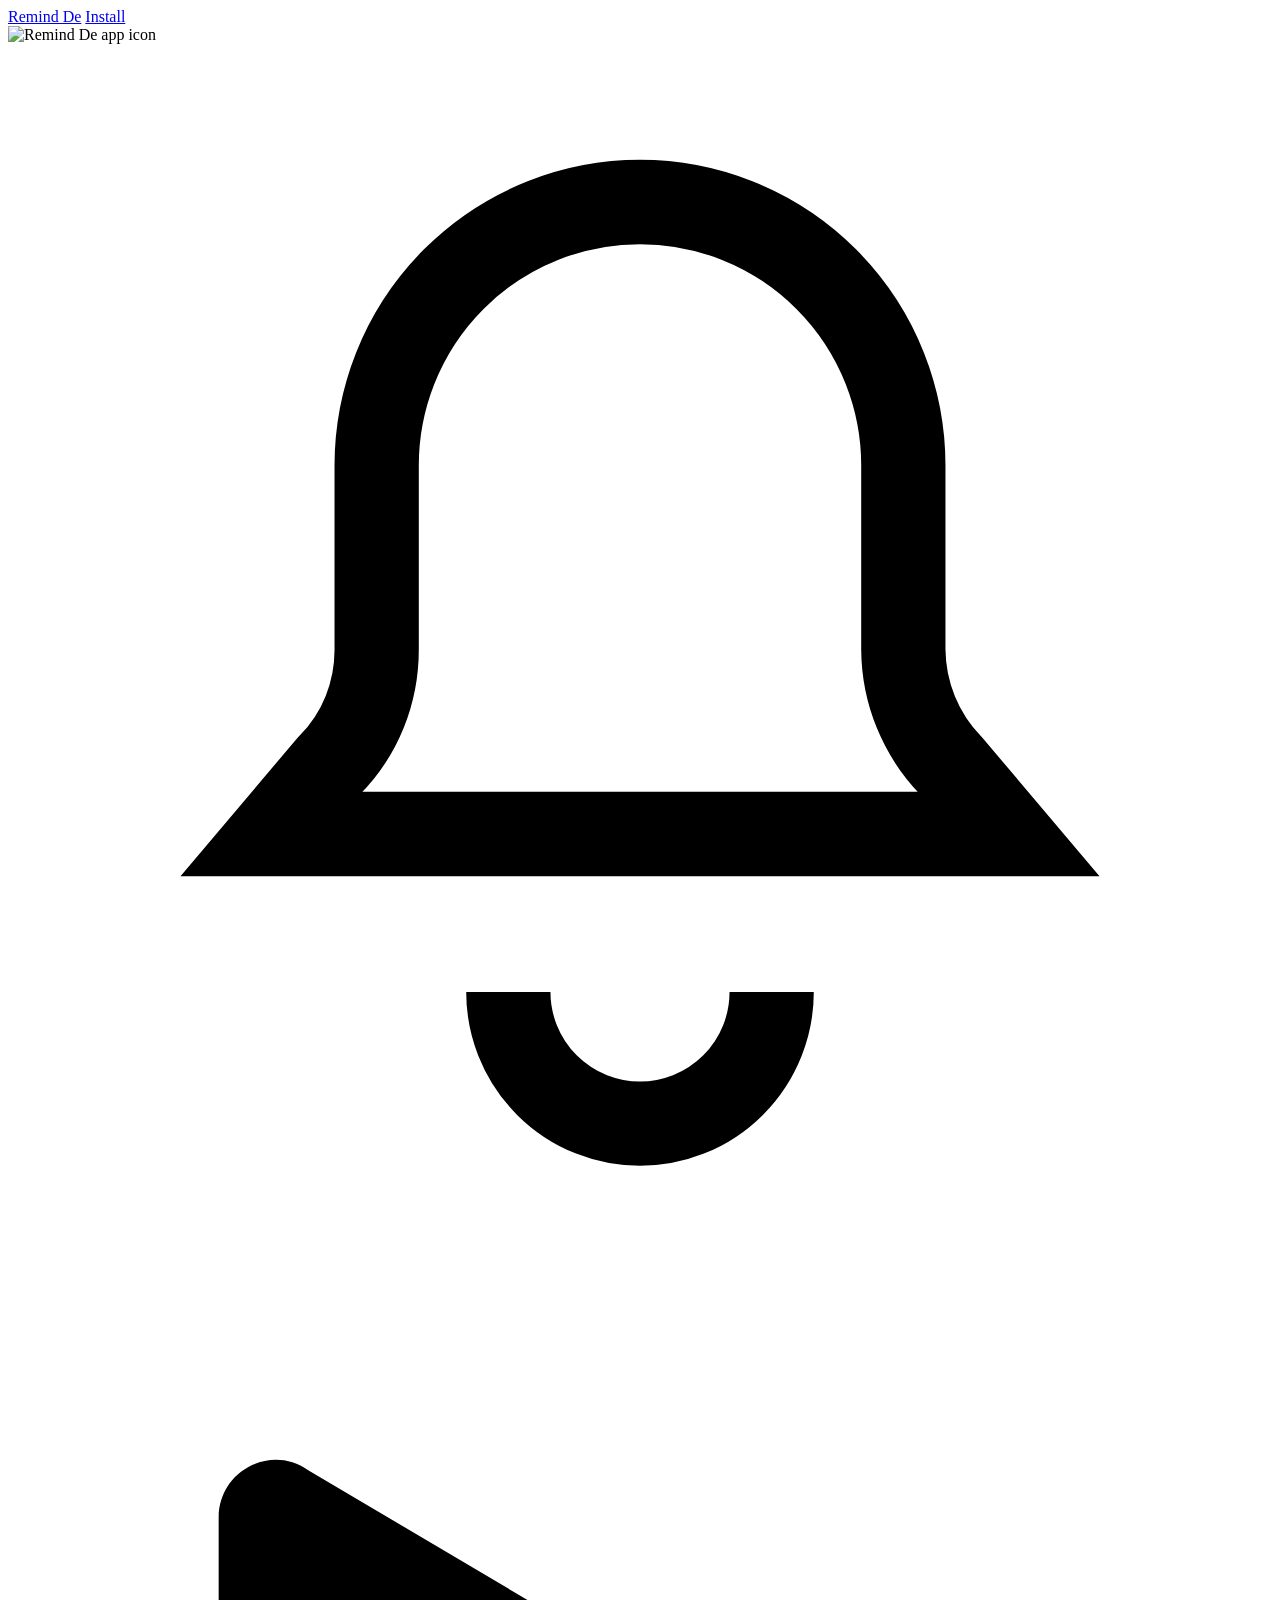
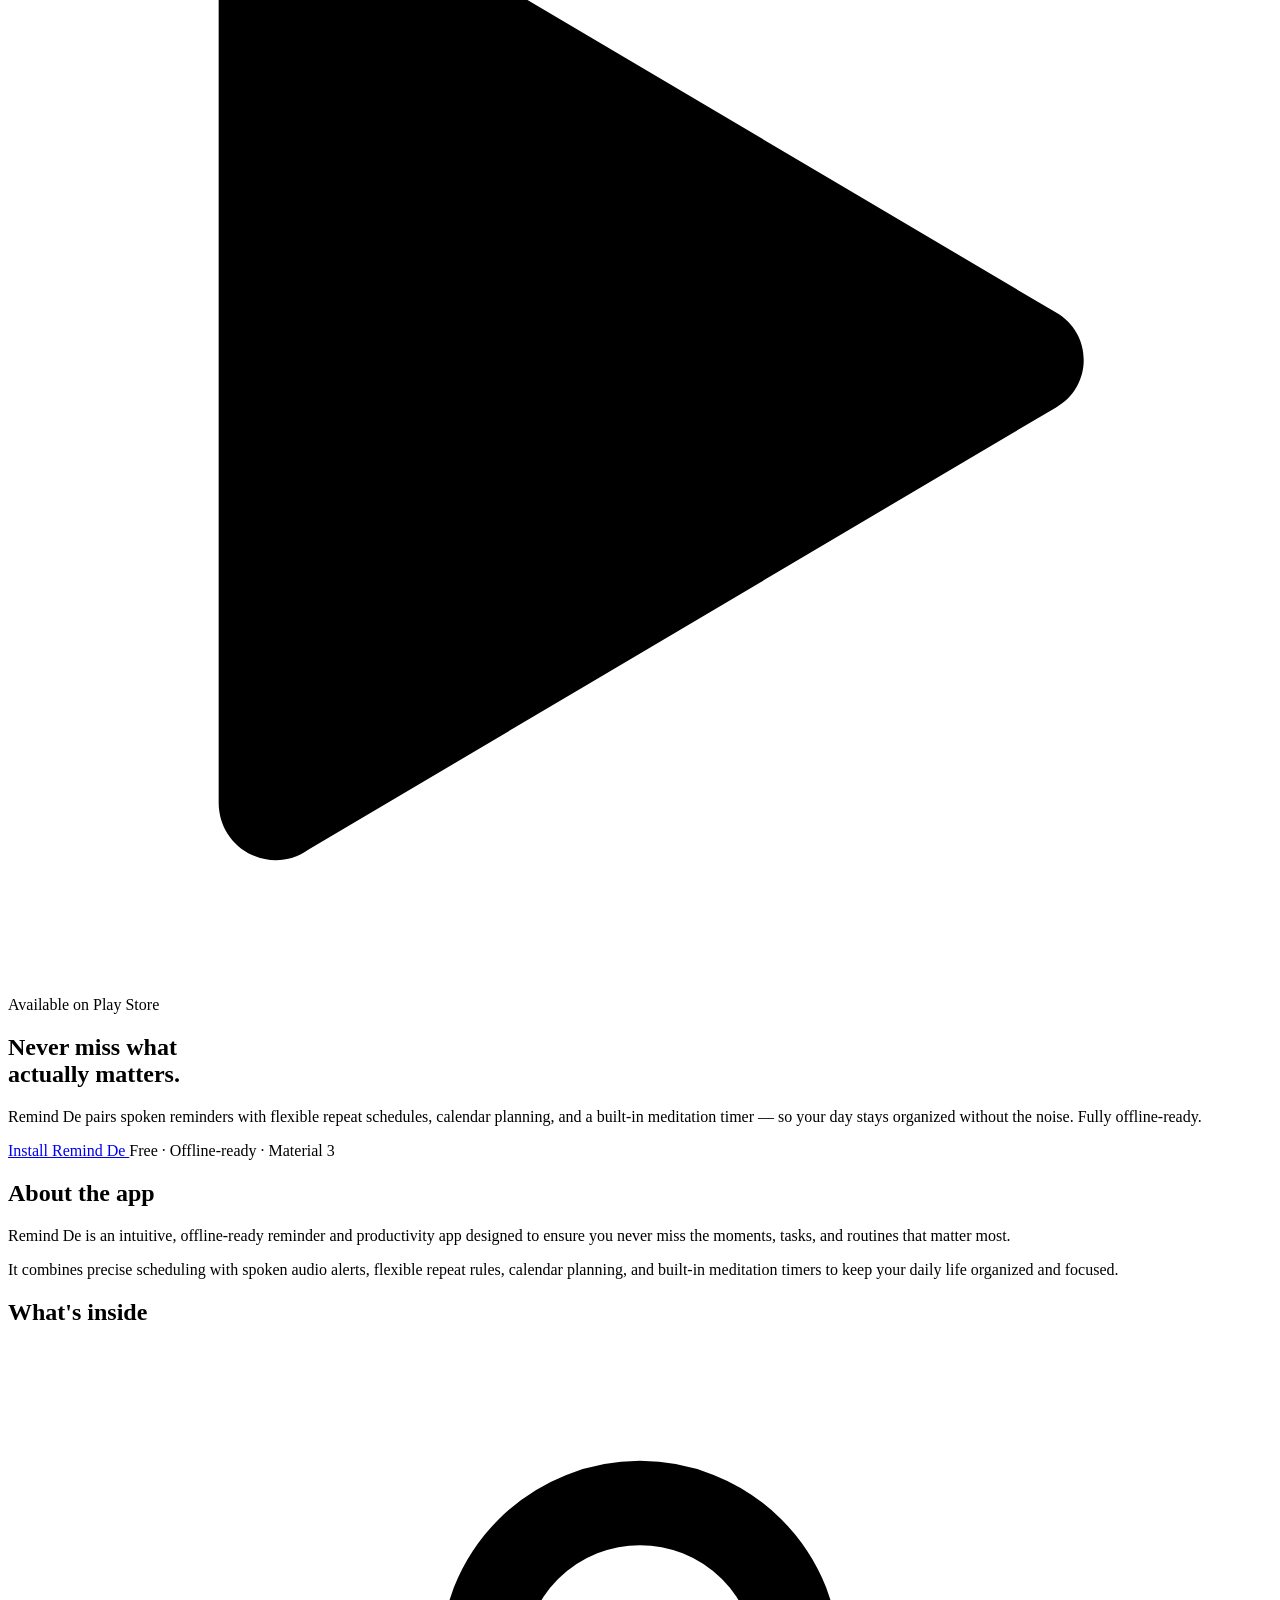
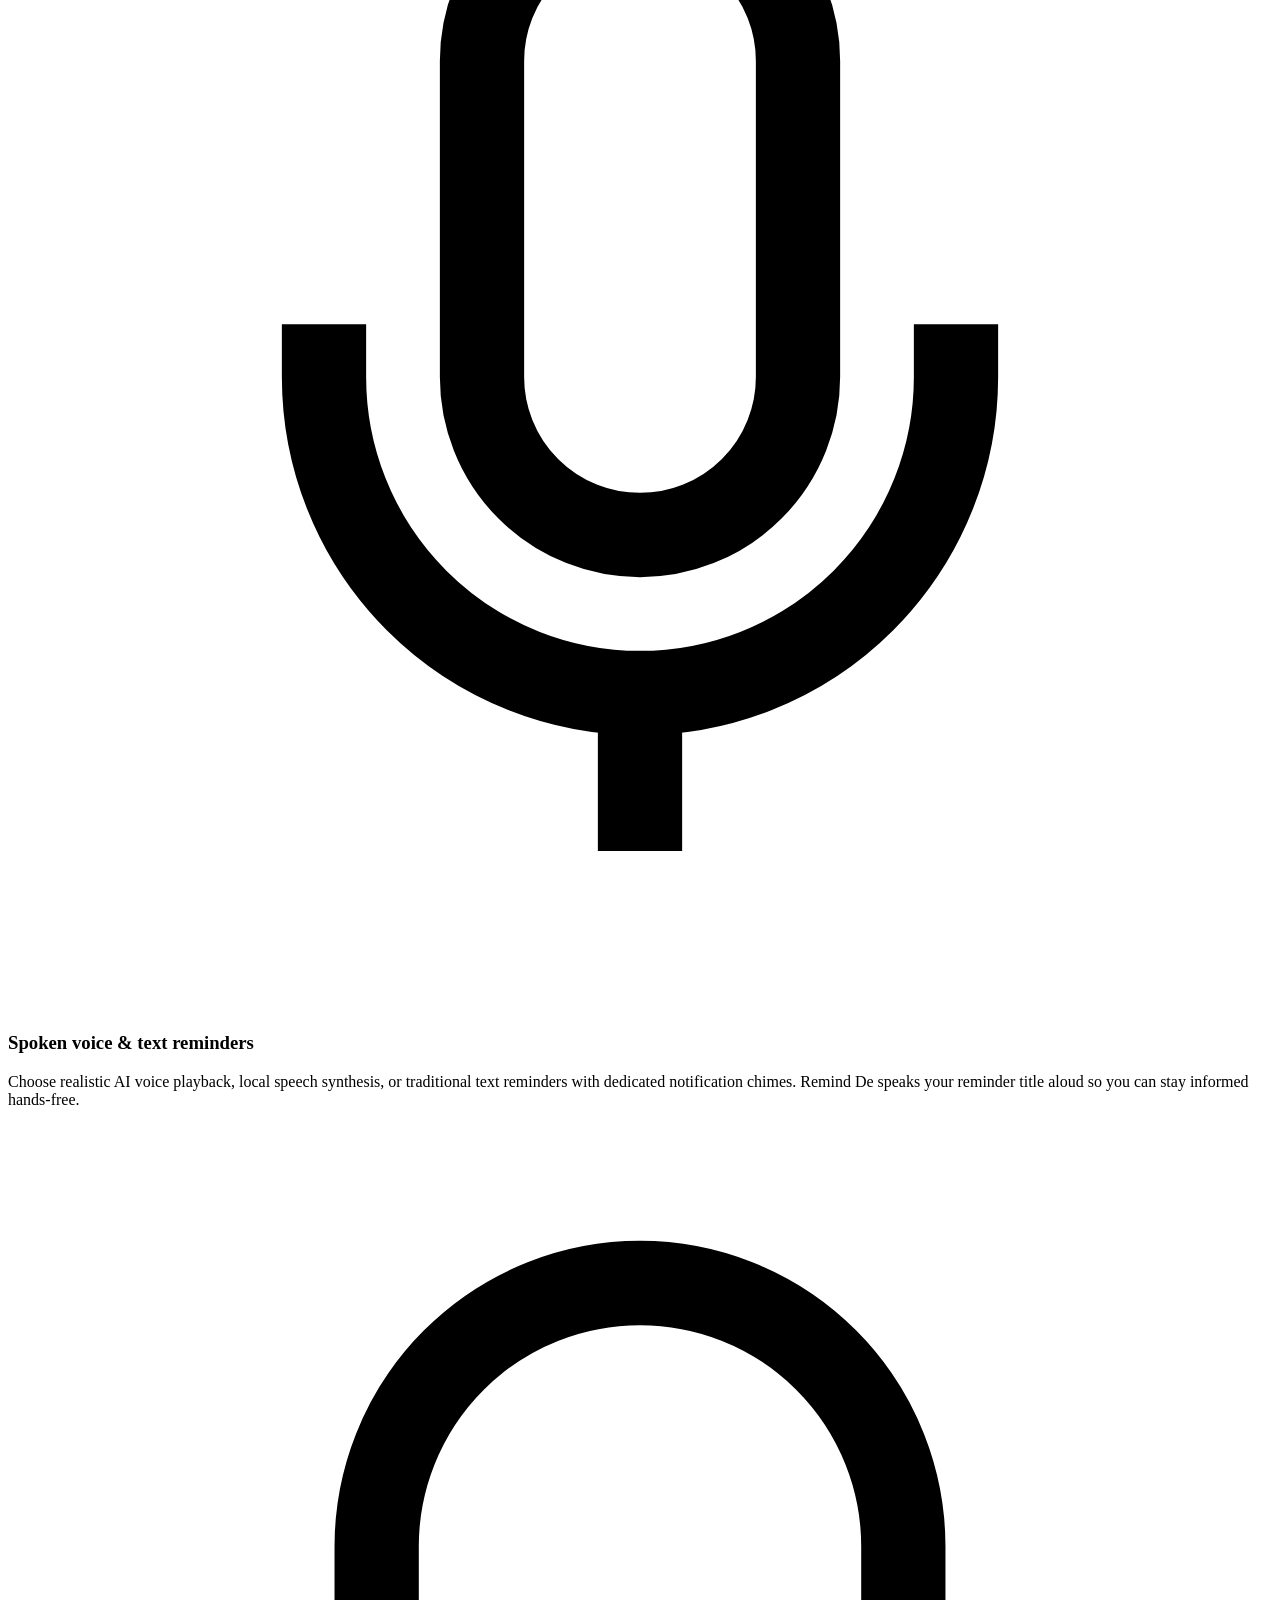
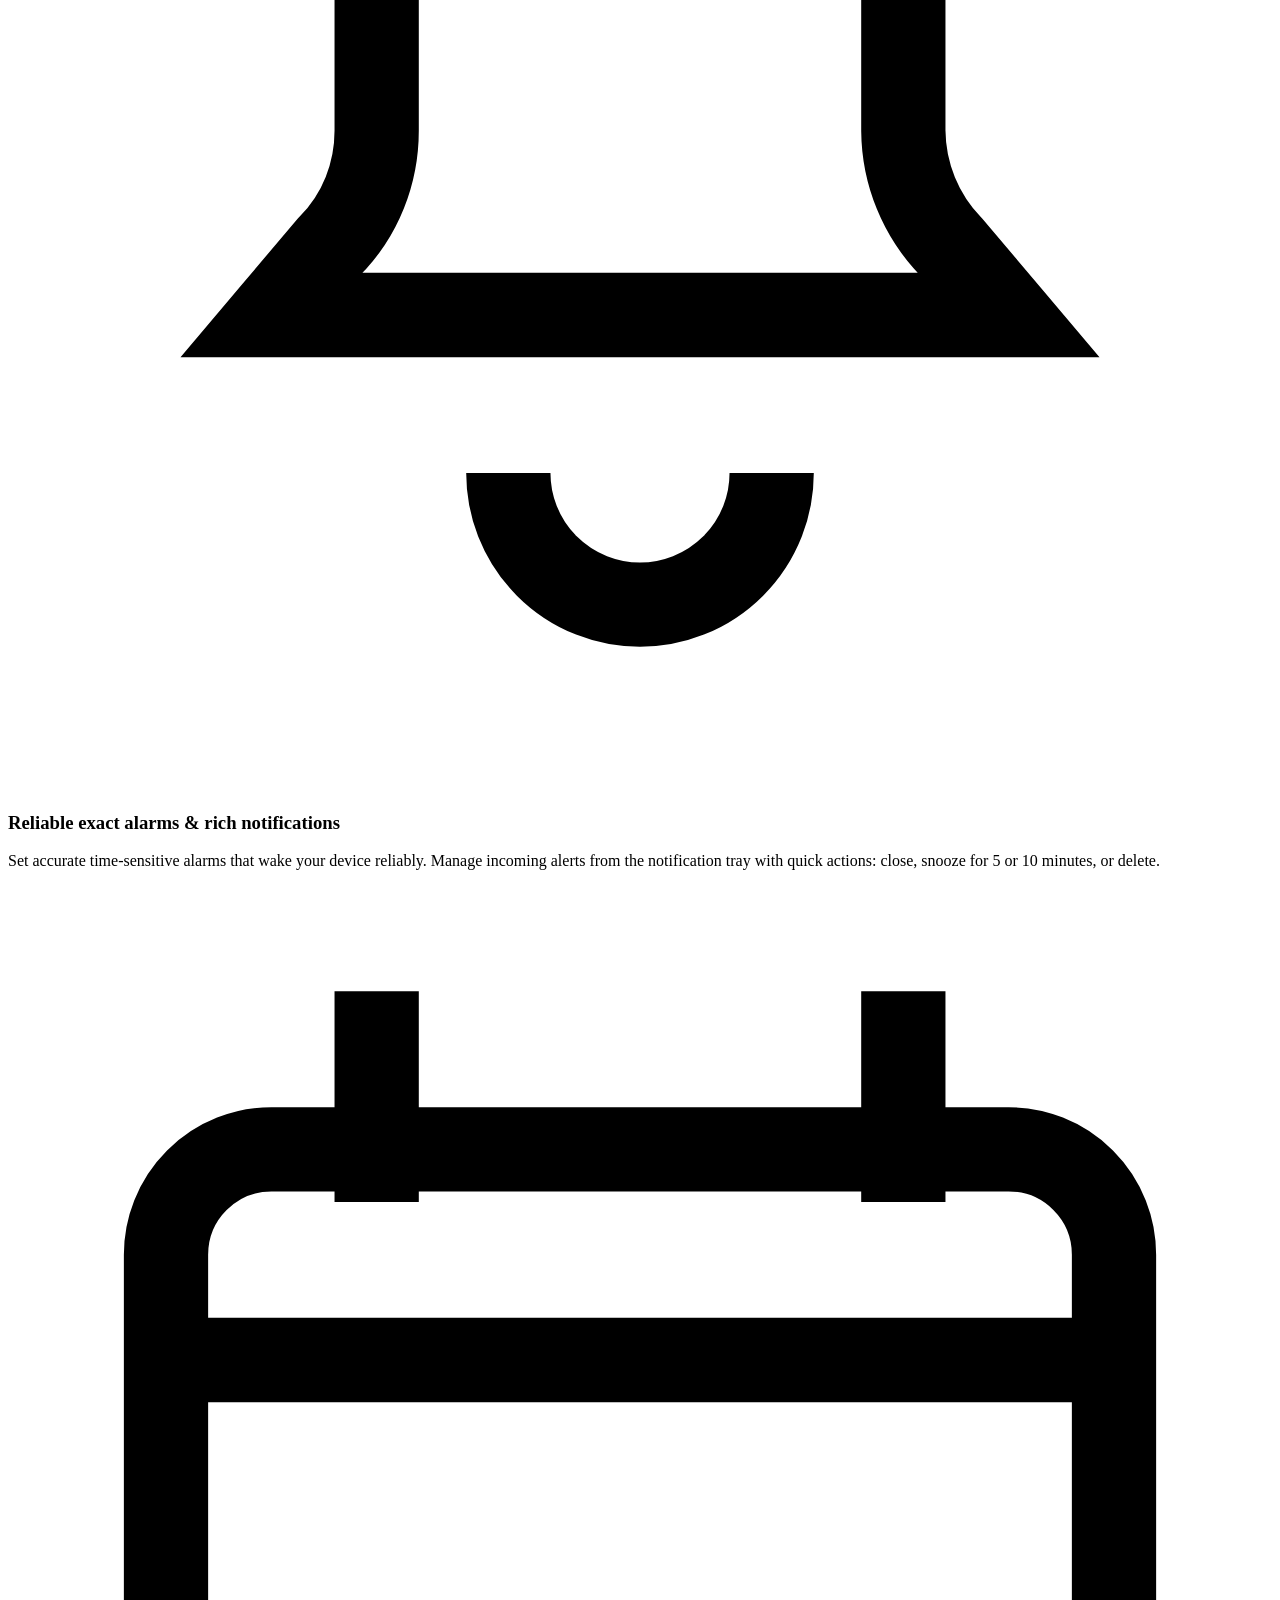
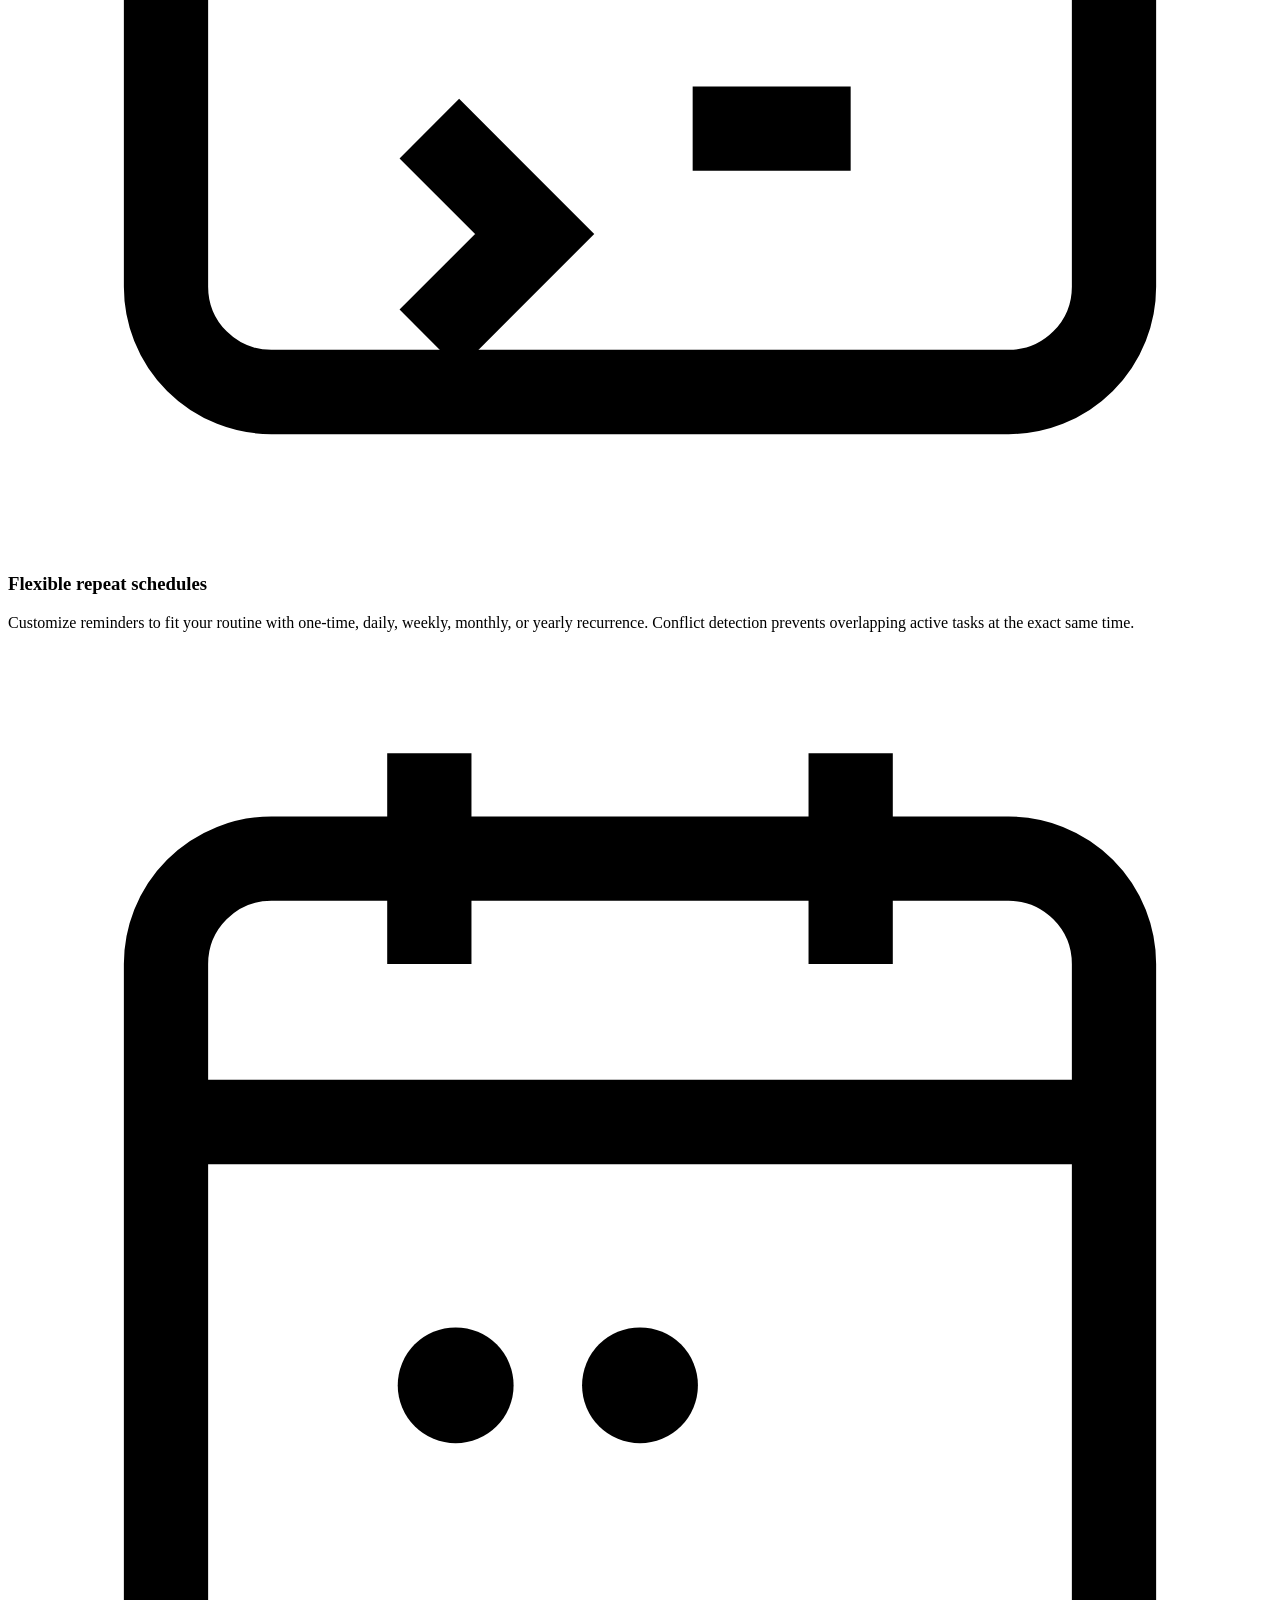
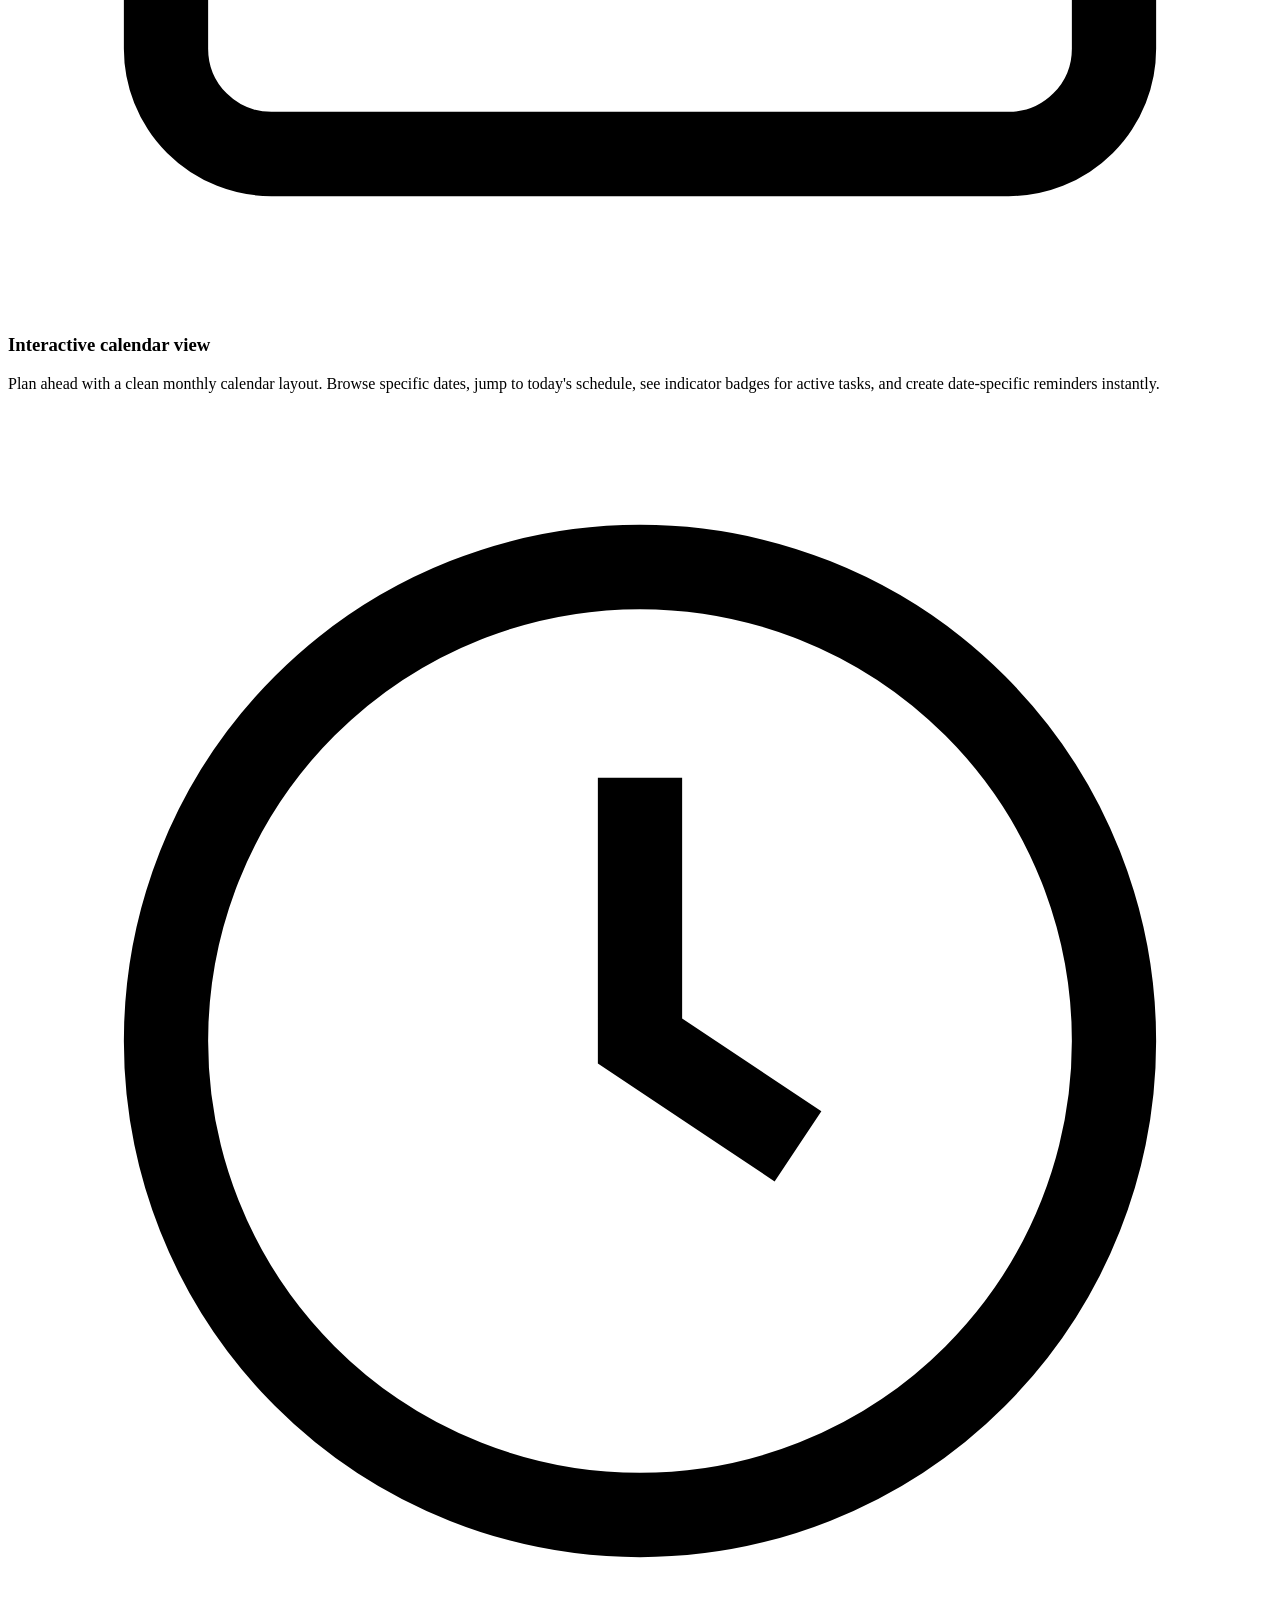
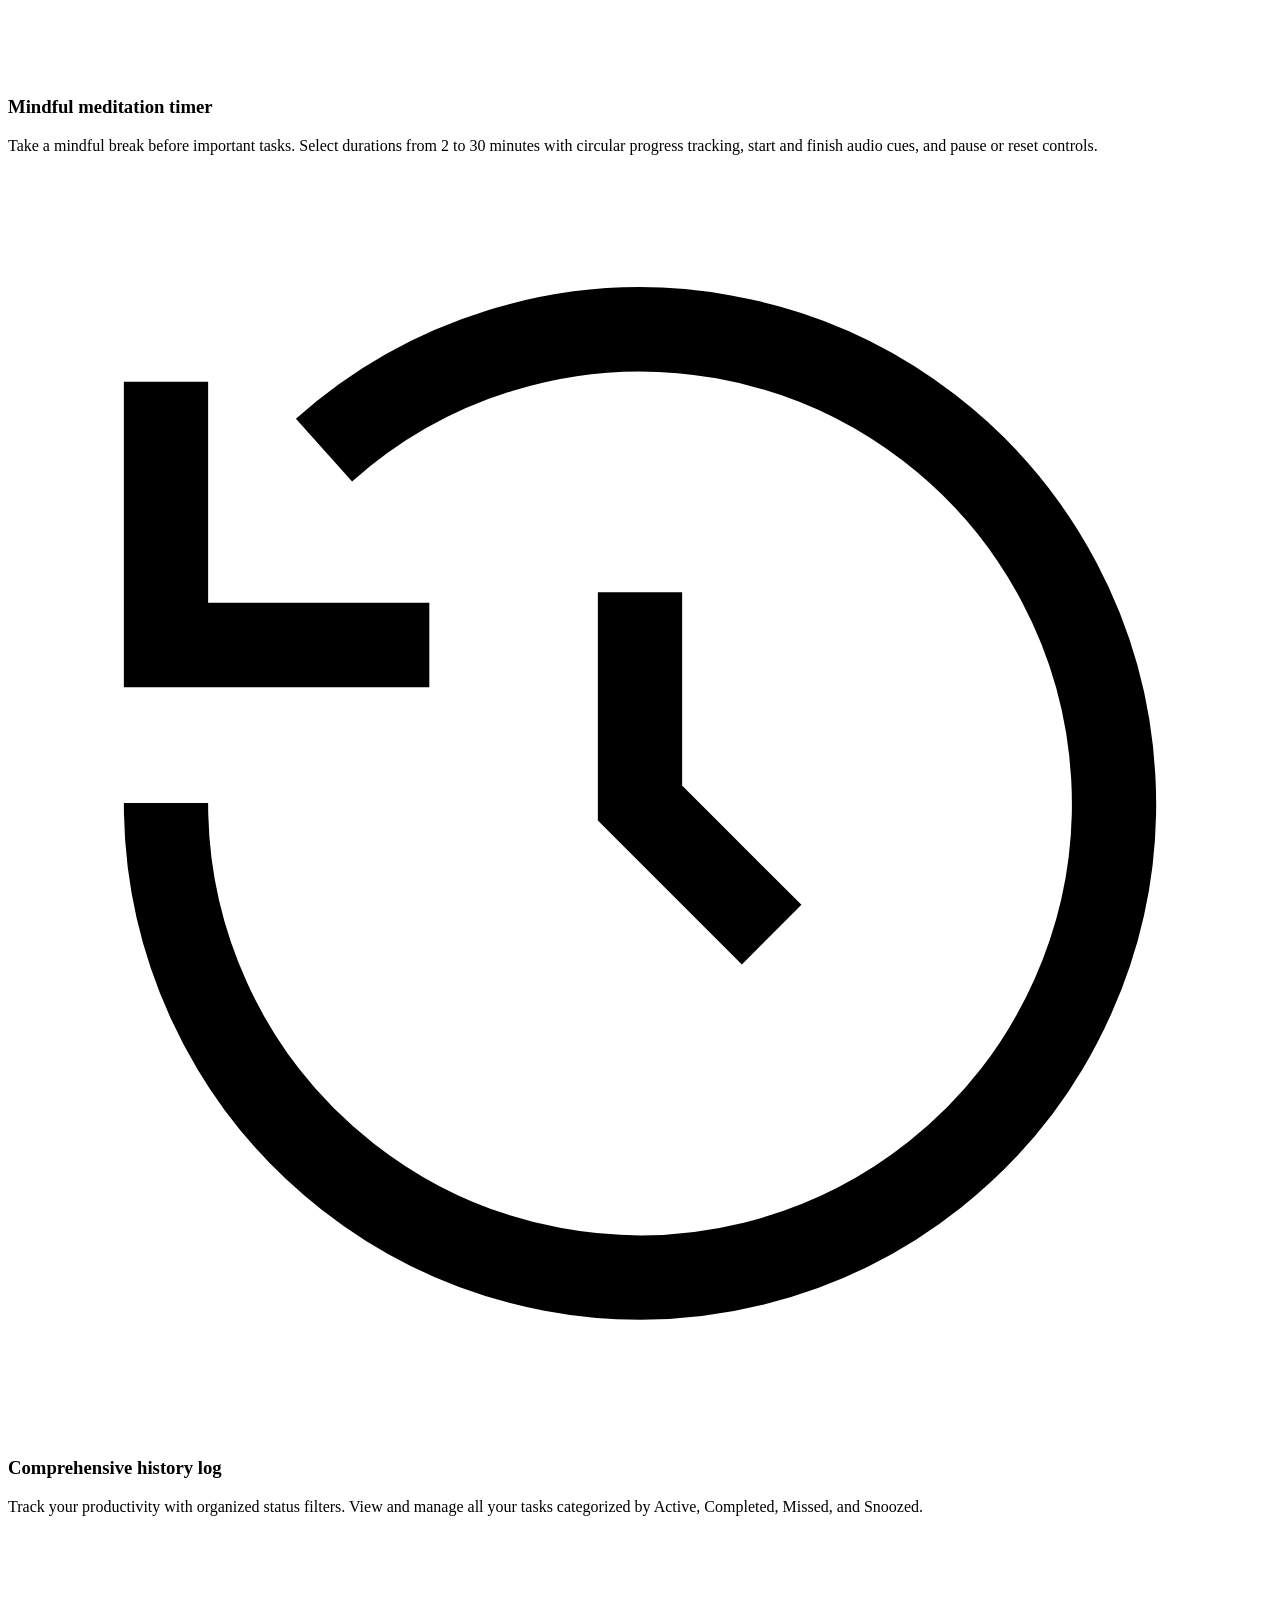
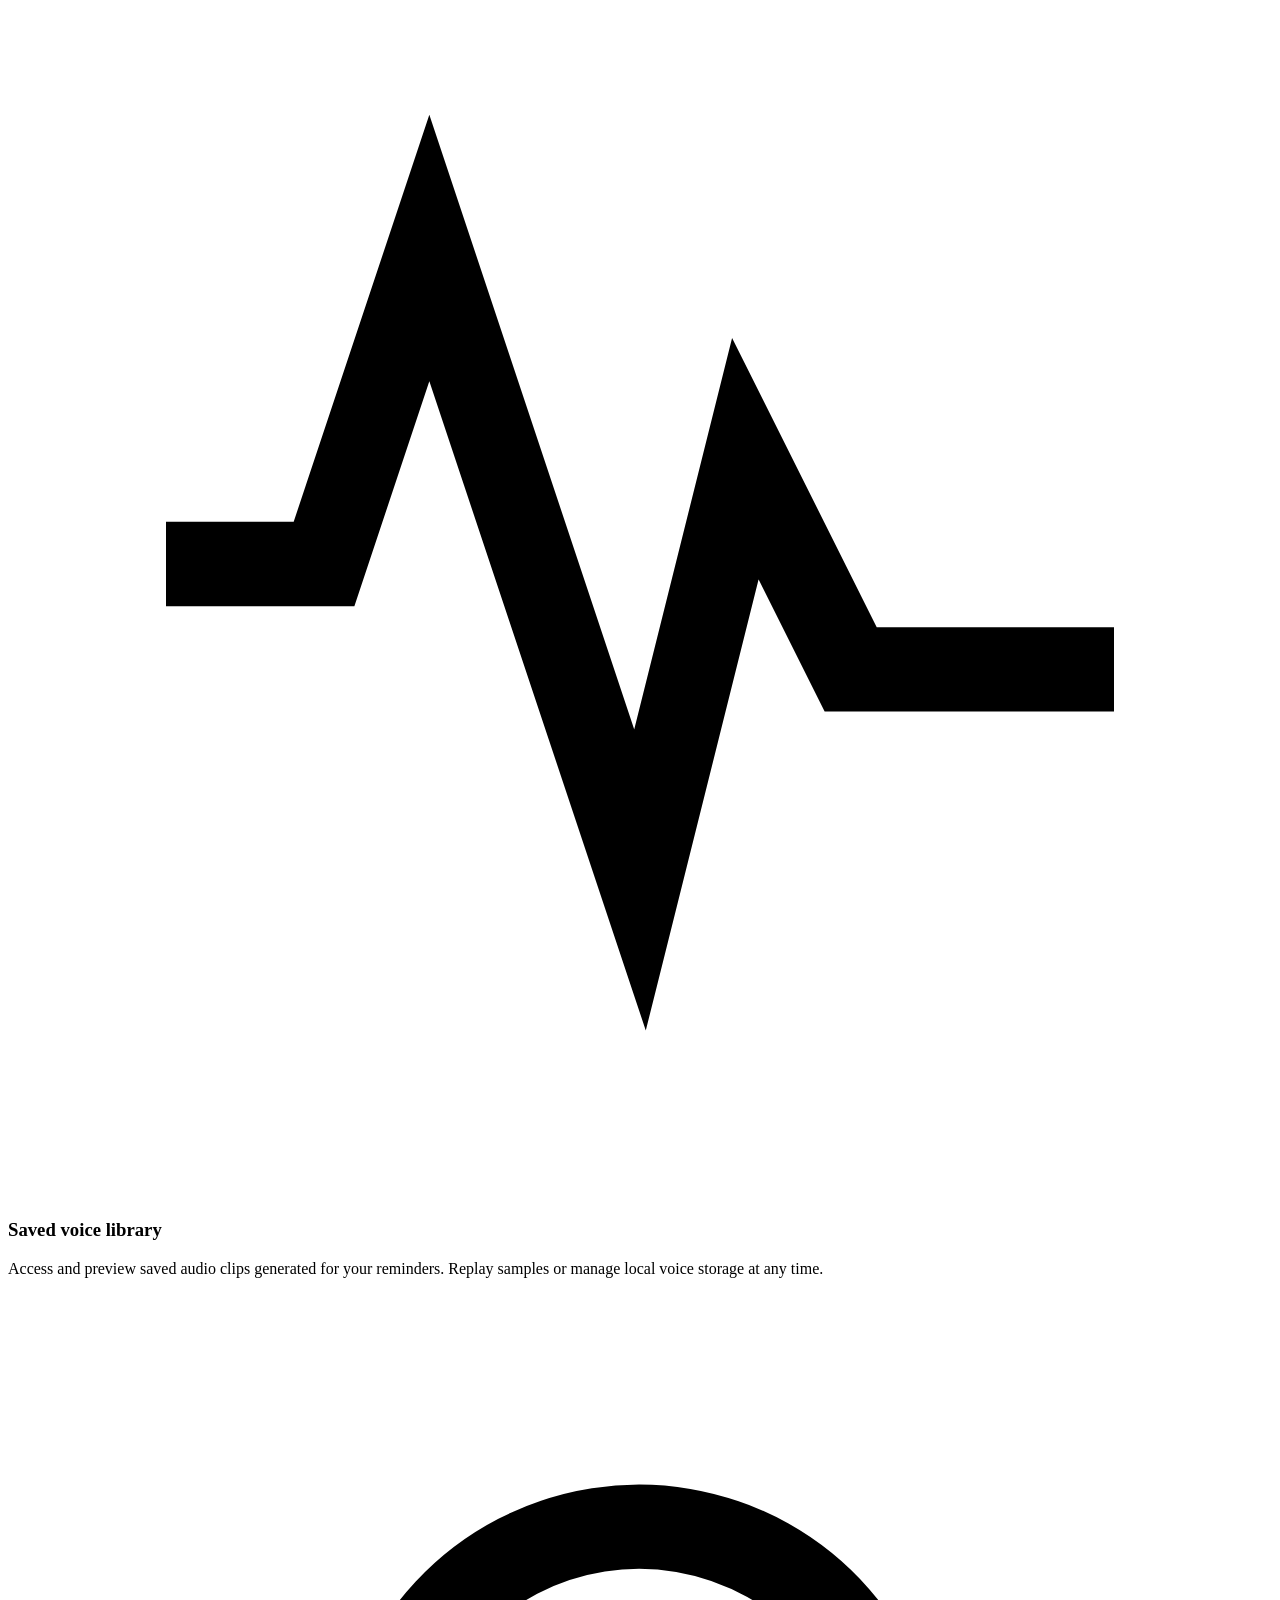
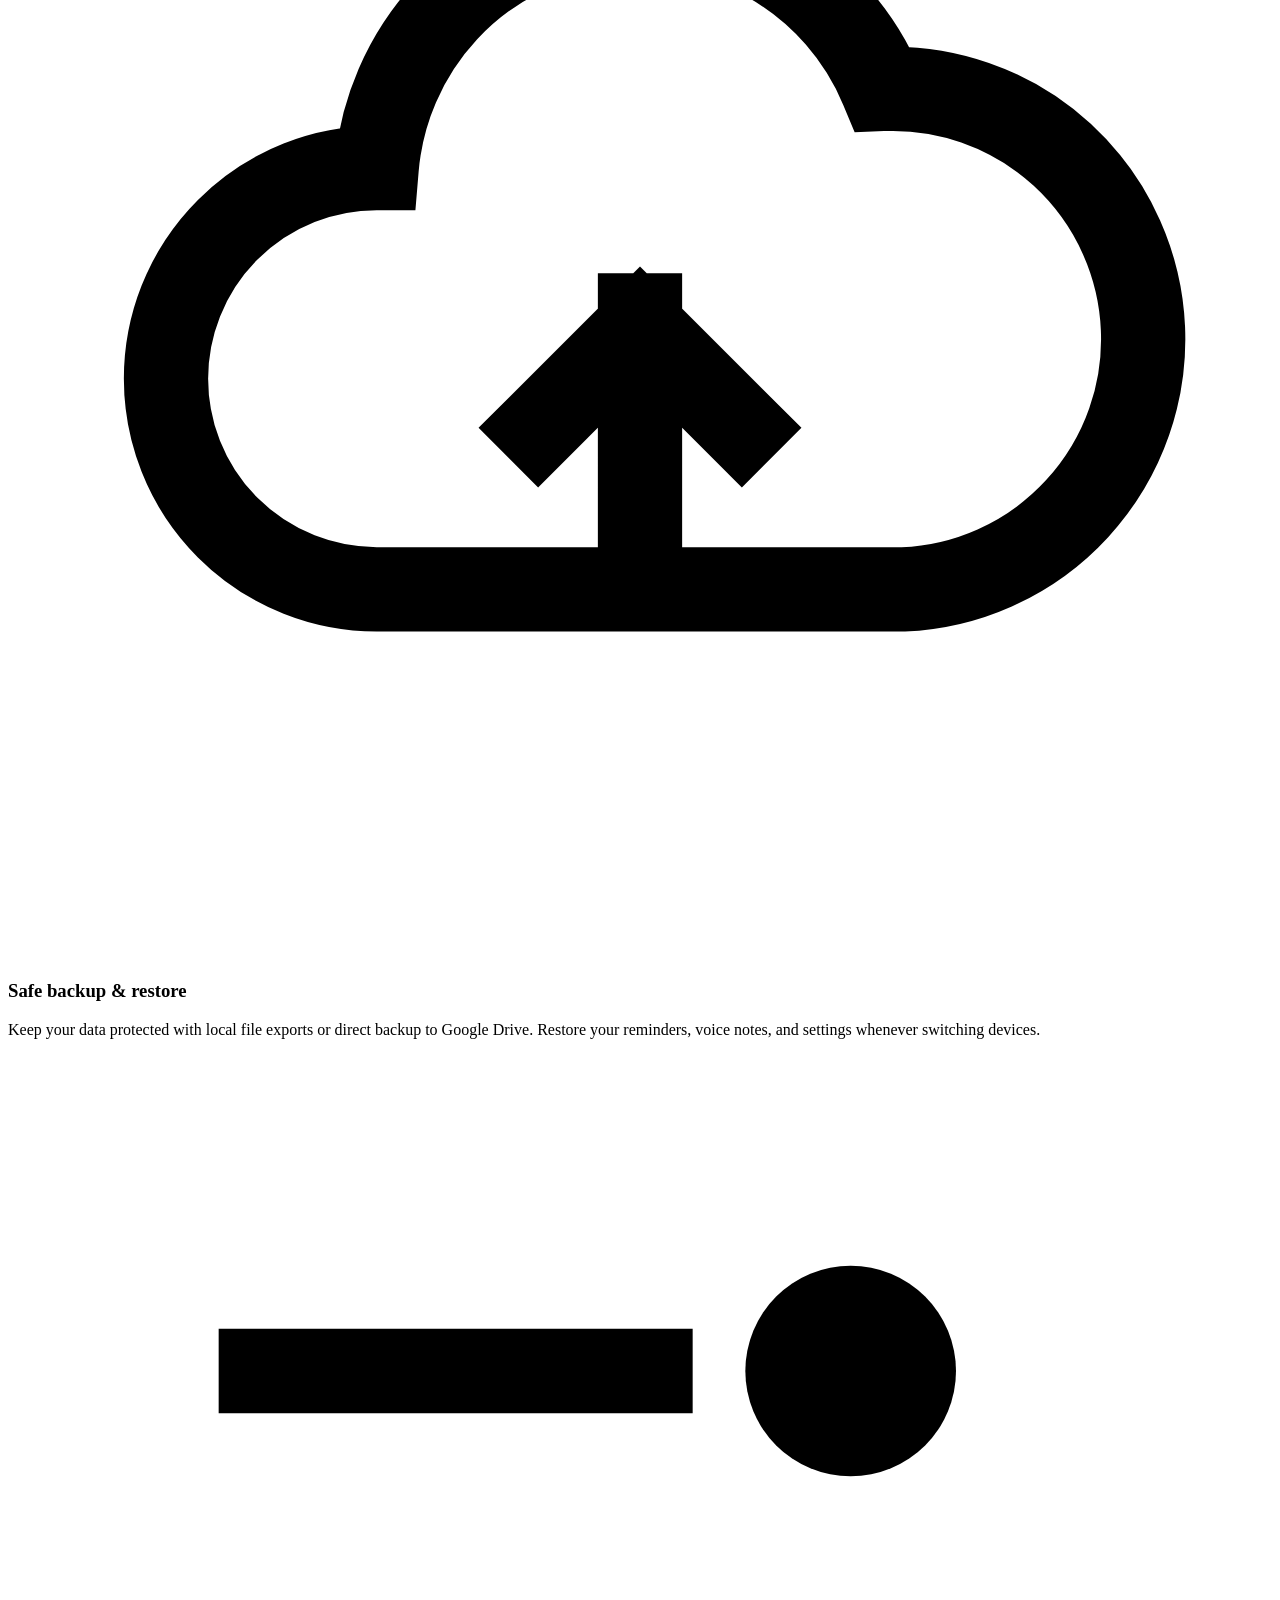
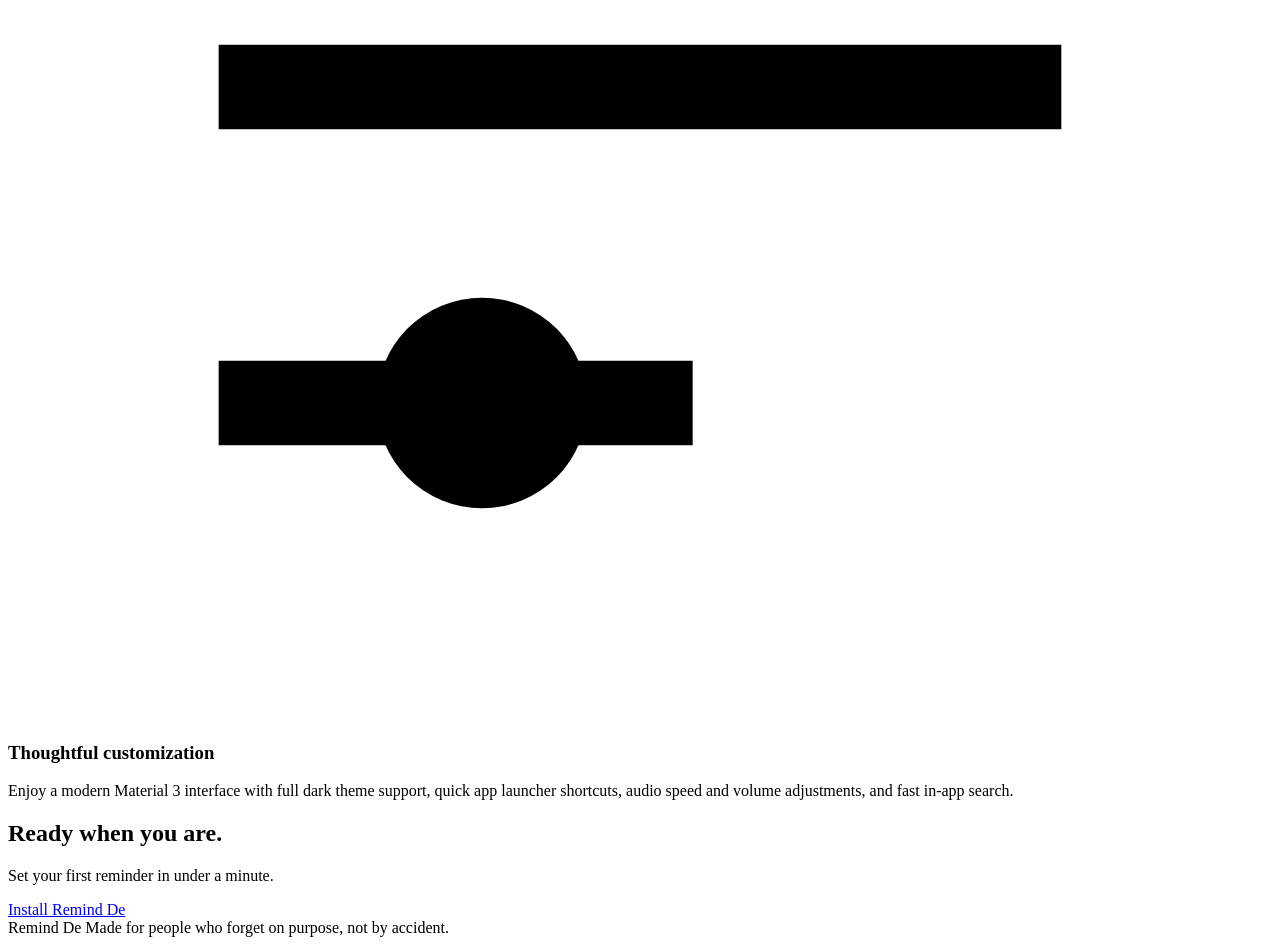
==== index.html @ 28bec100 "Create index.html" ====
<!DOCTYPE html>
<html lang="en">
<head>
<meta charset="UTF-8">
<meta name="viewport" content="width=device-width, initial-scale=1.0">
<title>Remind De — Spoken reminders, calendar planning & mindful timers</title>
<meta name="description" content="Remind De is an offline-ready reminder and productivity app with spoken voice alerts, flexible repeat schedules, calendar planning, and a built-in meditation timer.">

<!-- Fonts: Poppins for display, Inter for body -->
<link rel="preconnect" href="https://fonts.googleapis.com">
<link rel="preconnect" href="https://fonts.gstatic.com" crossorigin>
<link href="https://fonts.googleapis.com/css2?family=Poppins:wght@500;600;700&family=Inter:wght@400;500;600&display=swap" rel="stylesheet">

<link rel="stylesheet" href="css/style.css">
</head>
<body>

<header class="site-header">
  <div class="wrap header-inner">
    <a href="#top" class="wordmark">Remind De</a>
    <a href="#" class="btn btn-ghost btn-small" id="header-install" data-install-link>Install</a>
  </div>
</header>

<main id="top">

  <!-- ===================== HERO ===================== -->
  <section class="hero wrap">

    <div class="hero-visual" aria-hidden="true">
      <div class="ping-rings">
        <span class="ring ring-1"></span>
        <span class="ring ring-2"></span>
        <span class="ring ring-3"></span>
      </div>
      <div class="icon-frame">
        <!--
          ICON GOES HERE
          Replace assets/icon.png with your app icon (square, ideally 512x512).
          If the file is missing, a placeholder glyph is shown automatically.
        -->
        <img src="assets/icon.png" alt="Remind De app icon" class="app-icon" id="app-icon">
        <div class="icon-fallback" id="icon-fallback">
          <svg viewBox="0 0 24 24" fill="none" stroke="currentColor" stroke-width="1.6">
            <path d="M12 3a5 5 0 0 0-5 5v3.5c0 .8-.3 1.6-.9 2.2L5 15h14l-1.1-1.3a3.2 3.2 0 0 1-.9-2.2V8a5 5 0 0 0-5-5Z"/>
            <path d="M9.5 18a2.5 2.5 0 0 0 5 0"/>
          </svg>
        </div>
      </div>
    </div>

    <div class="hero-content">
      <p class="store-indicator">
        <svg viewBox="0 0 24 24" class="play-glyph" aria-hidden="true"><path d="M4 3.6c0-.9 1-1.4 1.7-.9l14.2 8.4c.7.4.7 1.4 0 1.8L5.7 21.3c-.7.5-1.7 0-1.7-.9V3.6Z" fill="currentColor"/></svg>
        Available on Play Store
      </p>

      <h1>Never miss what<br>actually matters.</h1>

      <p class="hero-sub">
        Remind De pairs spoken reminders with flexible repeat schedules, calendar
        planning, and a built-in meditation timer — so your day stays organized
        without the noise. Fully offline-ready.
      </p>

      <div class="hero-actions">
        <!--
          INSTALL BUTTON LINK
          Replace the href below (and the one in the header link above)
          with your real Google Play Store URL, e.g.
          https://play.google.com/store/apps/details?id=com.yourcompany.reminde
        -->
        <a href="#" class="btn btn-primary" id="install-btn" data-install-link>
          Install Remind De
        </a>
        <span class="hero-meta">Free · Offline-ready · Material&nbsp;3</span>
      </div>
    </div>
  </section>

  <!-- ===================== ABOUT ===================== -->
  <section class="about wrap" id="about">
    <div class="about-grid">
      <h2>About the app</h2>
      <div class="about-copy">
        <p>
          Remind De is an intuitive, offline-ready reminder and productivity app
          designed to ensure you never miss the moments, tasks, and routines
          that matter most.
        </p>
        <p>
          It combines precise scheduling with spoken audio alerts, flexible
          repeat rules, calendar planning, and built-in meditation timers to
          keep your daily life organized and focused.
        </p>
      </div>
    </div>
  </section>

  <!-- ===================== FEATURES ===================== -->
  <section class="features wrap" id="features">
    <h2>What's inside</h2>

    <div class="feature-list">

      <article class="feature-row">
        <div class="feature-icon">
          <svg viewBox="0 0 24 24" fill="none" stroke="currentColor" stroke-width="1.6"><path d="M12 3a3 3 0 0 0-3 3v6a3 3 0 0 0 6 0V6a3 3 0 0 0-3-3Z"/><path d="M6 11v1a6 6 0 0 0 12 0v-1M12 18v3"/></svg>
        </div>
        <div class="feature-copy">
          <h3>Spoken voice &amp; text reminders</h3>
          <p>Choose realistic AI voice playback, local speech synthesis, or traditional text reminders with dedicated notification chimes. Remind De speaks your reminder title aloud so you can stay informed hands-free.</p>
        </div>
      </article>

      <article class="feature-row">
        <div class="feature-icon">
          <svg viewBox="0 0 24 24" fill="none" stroke="currentColor" stroke-width="1.6"><path d="M12 3a5 5 0 0 0-5 5v3.5c0 .8-.3 1.6-.9 2.2L5 15h14l-1.1-1.3a3.2 3.2 0 0 1-.9-2.2V8a5 5 0 0 0-5-5Z"/><path d="M9.5 18a2.5 2.5 0 0 0 5 0"/></svg>
        </div>
        <div class="feature-copy">
          <h3>Reliable exact alarms &amp; rich notifications</h3>
          <p>Set accurate time-sensitive alarms that wake your device reliably. Manage incoming alerts from the notification tray with quick actions: close, snooze for 5 or 10 minutes, or delete.</p>
        </div>
      </article>

      <article class="feature-row">
        <div class="feature-icon">
          <svg viewBox="0 0 24 24" fill="none" stroke="currentColor" stroke-width="1.6"><path d="M17 2v4M7 2v4M3 9h18"/><rect x="3" y="5" width="18" height="16" rx="2"/><path d="M8 20l2-2-2-2M13 16h3"/></svg>
        </div>
        <div class="feature-copy">
          <h3>Flexible repeat schedules</h3>
          <p>Customize reminders to fit your routine with one-time, daily, weekly, monthly, or yearly recurrence. Conflict detection prevents overlapping active tasks at the exact same time.</p>
        </div>
      </article>

      <article class="feature-row">
        <div class="feature-icon">
          <svg viewBox="0 0 24 24" fill="none" stroke="currentColor" stroke-width="1.6"><rect x="3" y="4" width="18" height="17" rx="2"/><path d="M3 9h18M8 2v4M16 2v4"/><circle cx="8.5" cy="14" r="1.1" fill="currentColor" stroke="none"/><circle cx="12" cy="14" r="1.1" fill="currentColor" stroke="none"/></svg>
        </div>
        <div class="feature-copy">
          <h3>Interactive calendar view</h3>
          <p>Plan ahead with a clean monthly calendar layout. Browse specific dates, jump to today's schedule, see indicator badges for active tasks, and create date-specific reminders instantly.</p>
        </div>
      </article>

      <article class="feature-row">
        <div class="feature-icon">
          <svg viewBox="0 0 24 24" fill="none" stroke="currentColor" stroke-width="1.6"><circle cx="12" cy="12" r="9"/><path d="M12 7v5l3 2"/></svg>
        </div>
        <div class="feature-copy">
          <h3>Mindful meditation timer</h3>
          <p>Take a mindful break before important tasks. Select durations from 2 to 30 minutes with circular progress tracking, start and finish audio cues, and pause or reset controls.</p>
        </div>
      </article>

      <article class="feature-row">
        <div class="feature-icon">
          <svg viewBox="0 0 24 24" fill="none" stroke="currentColor" stroke-width="1.6"><path d="M3 12a9 9 0 1 0 3-6.7"/><path d="M3 4v5h5"/><path d="M12 8v4l2.5 2.5"/></svg>
        </div>
        <div class="feature-copy">
          <h3>Comprehensive history log</h3>
          <p>Track your productivity with organized status filters. View and manage all your tasks categorized by Active, Completed, Missed, and Snoozed.</p>
        </div>
      </article>

      <article class="feature-row">
        <div class="feature-icon">
          <svg viewBox="0 0 24 24" fill="none" stroke="currentColor" stroke-width="1.6"><path d="M3 12h3l2-6 4 12 2-8 2 4h5"/></svg>
        </div>
        <div class="feature-copy">
          <h3>Saved voice library</h3>
          <p>Access and preview saved audio clips generated for your reminders. Replay samples or manage local voice storage at any time.</p>
        </div>
      </article>

      <article class="feature-row">
        <div class="feature-icon">
          <svg viewBox="0 0 24 24" fill="none" stroke="currentColor" stroke-width="1.6"><path d="M7 17a4 4 0 0 1 0-8 5 5 0 0 1 9.6-1.5A4 4 0 0 1 17 17H7Z"/><path d="M12 11v6M9.5 14.5 12 12l2.5 2.5"/></svg>
        </div>
        <div class="feature-copy">
          <h3>Safe backup &amp; restore</h3>
          <p>Keep your data protected with local file exports or direct backup to Google Drive. Restore your reminders, voice notes, and settings whenever switching devices.</p>
        </div>
      </article>

      <article class="feature-row">
        <div class="feature-icon">
          <svg viewBox="0 0 24 24" fill="none" stroke="currentColor" stroke-width="1.6"><path d="M4 6h9M4 12h16M4 18h9"/><circle cx="16" cy="6" r="2" fill="currentColor" stroke="none"/><circle cx="9" cy="18" r="2" fill="currentColor" stroke="none"/></svg>
        </div>
        <div class="feature-copy">
          <h3>Thoughtful customization</h3>
          <p>Enjoy a modern Material 3 interface with full dark theme support, quick app launcher shortcuts, audio speed and volume adjustments, and fast in-app search.</p>
        </div>
      </article>

    </div>
  </section>

  <!-- ===================== CTA ===================== -->
  <section class="cta wrap">
    <h2>Ready when you are.</h2>
    <p>Set your first reminder in under a minute.</p>
    <a href="#" class="btn btn-primary" data-install-link>Install Remind De</a>
  </section>

</main>

<footer class="site-footer">
  <div class="wrap footer-inner">
    <span>Remind De</span>
    <span class="footer-dim">Made for people who forget on purpose, not by accident.</span>
  </div>
</footer>

<script src="js/script.js"></script>
</body>
</html>
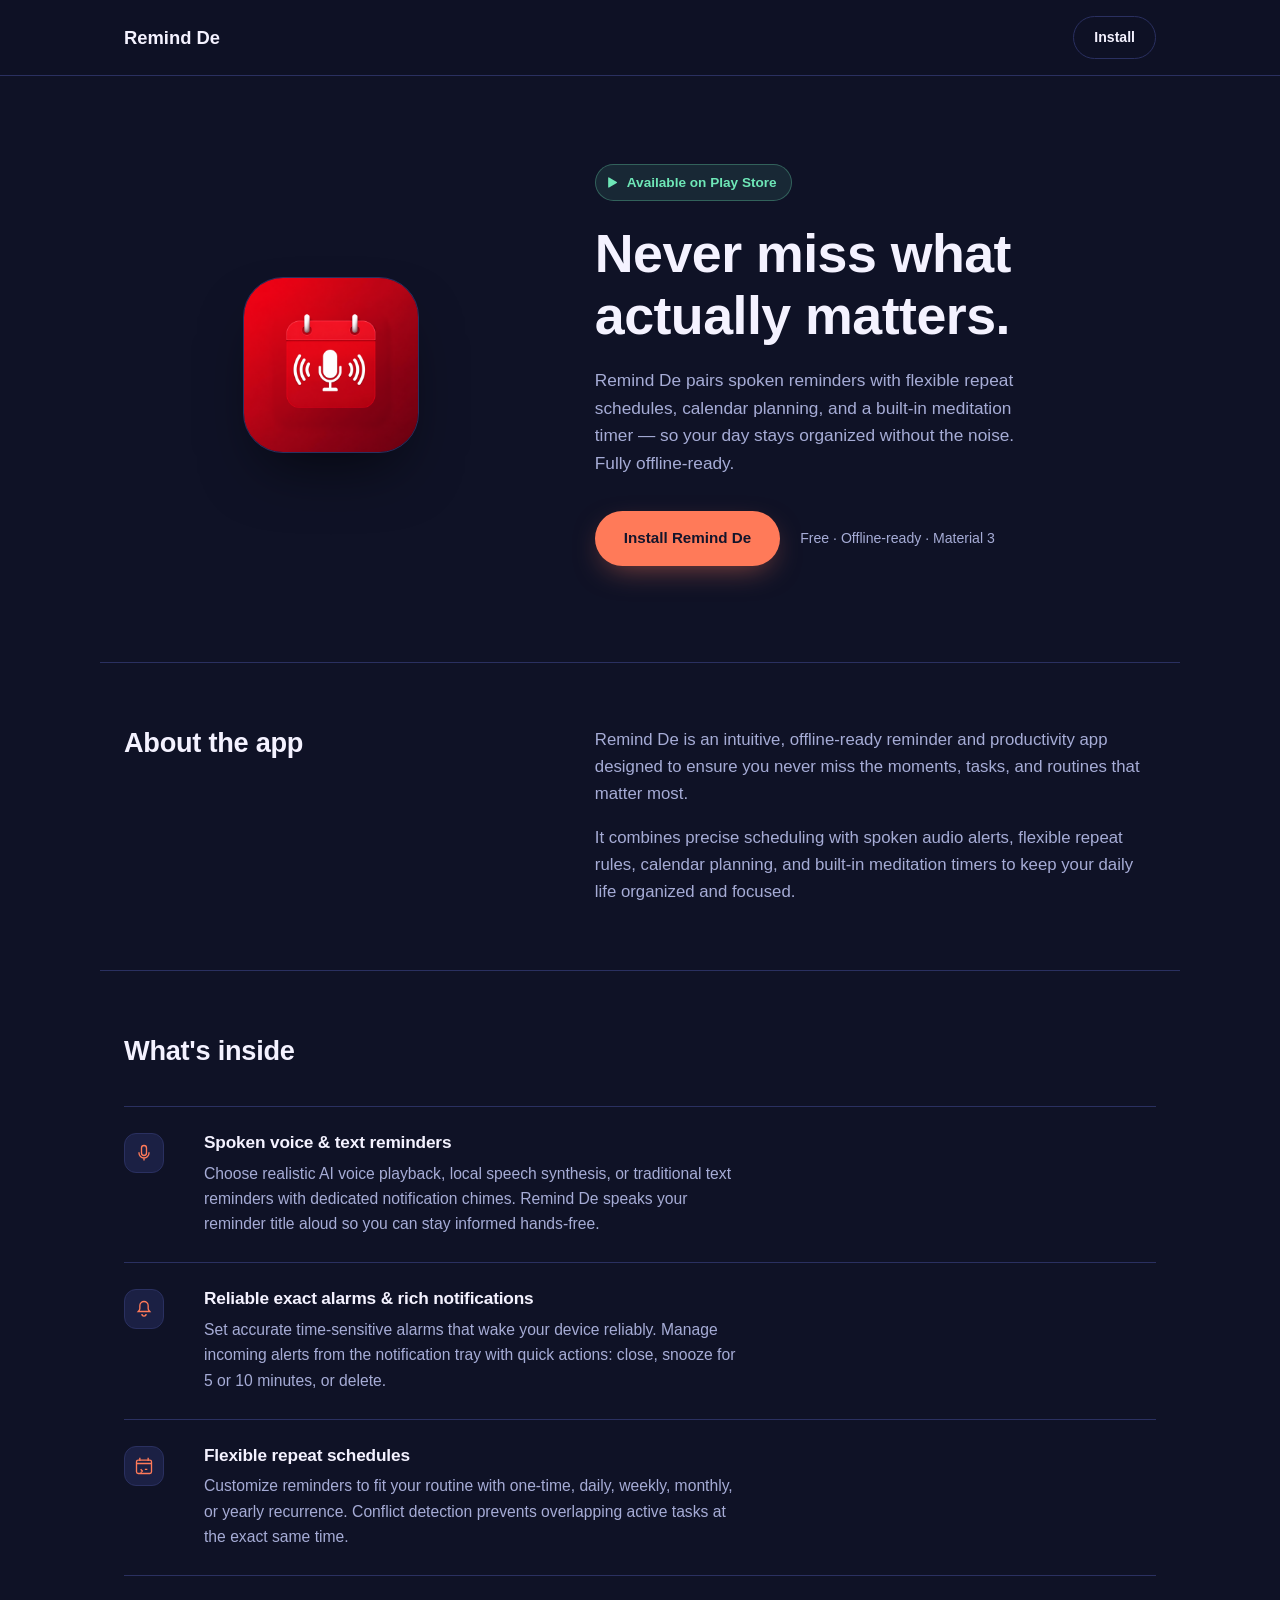
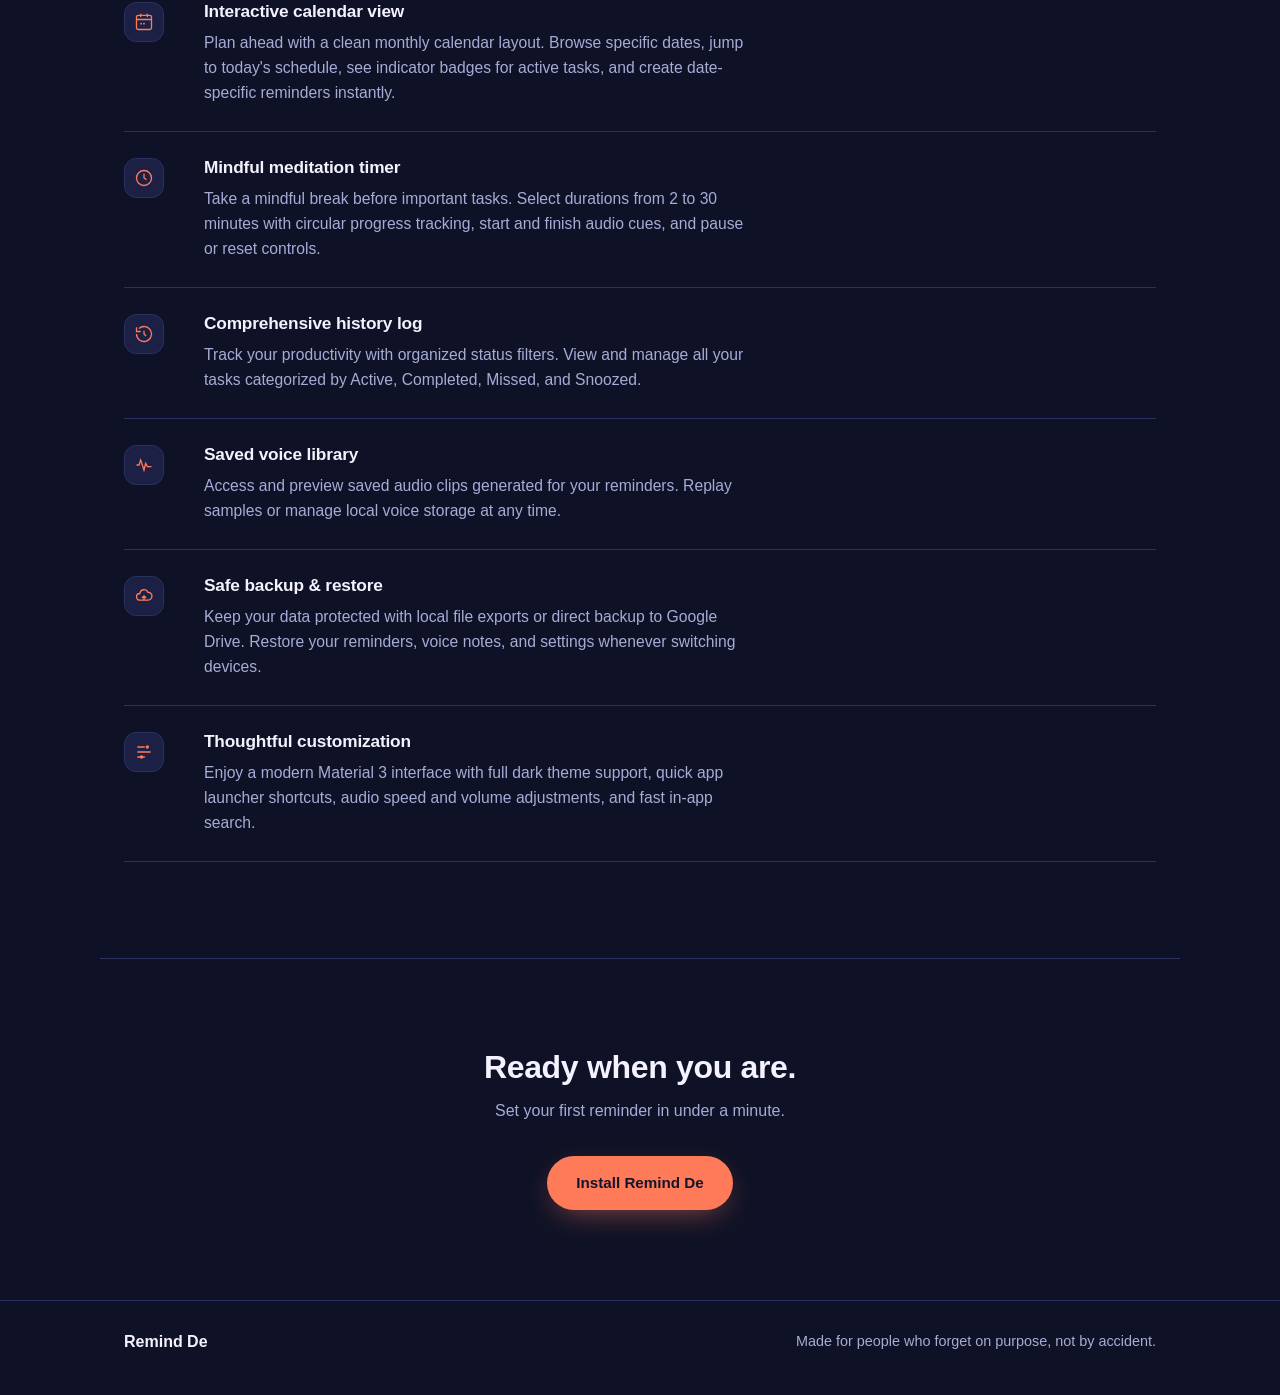
==== commit 2839b4f8: "Update index.html" ====
--- a/index.html
+++ b/index.html
@@ -12,6 +12,10 @@
 <link href="https://fonts.googleapis.com/css2?family=Poppins:wght@500;600;700&family=Inter:wght@400;500;600&display=swap" rel="stylesheet">
 
 <link rel="stylesheet" href="css/style.css">
+
+<!-- Favicon: uses the same app icon shown in the hero section -->
+<link rel="icon" type="image/png" href="assets/icon.png">
+<link rel="apple-touch-icon" href="assets/icon.png">
 </head>
 <body>
 
--- a/css/style.css
+++ b/css/style.css
@@ -0,0 +1,428 @@
+/* =========================================================
+   Remind De — landing page styles
+   Tokens: colors, type scale, spacing
+   ========================================================= */
+
+:root {
+  /* --- Color --- */
+  --bg:        #0F1226;   /* deep night indigo — base canvas */
+  --bg-soft:   #151935;   /* slightly lifted surface */
+  --surface:   #1B2044;   /* card / row surface */
+  --line:      #2A3060;   /* hairline dividers */
+  --text:      #F4F2FF;   /* primary text, soft lavender-white */
+  --text-dim:  #A6ACD6;   /* secondary text */
+  --coral:     #FF7A59;   /* alarm / voice accent (warm) */
+  --coral-ink: #14152B;   /* dark text for on-coral buttons */
+  --mint:      #6EE7B7;   /* calm / meditation accent */
+
+  /* --- Type --- */
+  --font-display: 'Poppins', 'Segoe UI', sans-serif;
+  --font-body: 'Inter', 'Segoe UI', sans-serif;
+
+  /* --- Layout --- */
+  --wrap: 1080px;
+  --radius-lg: 28px;
+  --radius-md: 16px;
+}
+
+* { box-sizing: border-box; }
+
+html { scroll-behavior: smooth; }
+
+body {
+  margin: 0;
+  background: var(--bg);
+  color: var(--text);
+  font-family: var(--font-body);
+  font-size: 16px;
+  line-height: 1.6;
+  -webkit-font-smoothing: antialiased;
+}
+
+@media (prefers-reduced-motion: reduce) {
+  html { scroll-behavior: auto; }
+  * { animation-duration: 0.01ms !important; animation-iteration-count: 1 !important; transition-duration: 0.01ms !important; }
+}
+
+.wrap {
+  width: 100%;
+  max-width: var(--wrap);
+  margin: 0 auto;
+  padding: 0 24px;
+}
+
+h1, h2, h3 {
+  font-family: var(--font-display);
+  font-weight: 600;
+  line-height: 1.15;
+  margin: 0;
+  letter-spacing: -0.01em;
+}
+
+a { color: inherit; }
+
+img { max-width: 100%; display: block; }
+
+svg { width: 100%; height: 100%; }
+
+:focus-visible {
+  outline: 2px solid var(--mint);
+  outline-offset: 3px;
+  border-radius: 4px;
+}
+
+/* =========================================================
+   Header
+   ========================================================= */
+
+.site-header {
+  position: sticky;
+  top: 0;
+  z-index: 10;
+  background: rgba(15, 18, 38, 0.82);
+  backdrop-filter: blur(10px);
+  border-bottom: 1px solid var(--line);
+}
+
+.header-inner {
+  display: flex;
+  align-items: center;
+  justify-content: space-between;
+  padding-top: 16px;
+  padding-bottom: 16px;
+}
+
+.wordmark {
+  font-family: var(--font-display);
+  font-weight: 600;
+  font-size: 1.15rem;
+  text-decoration: none;
+  color: var(--text);
+}
+
+/* =========================================================
+   Buttons
+   ========================================================= */
+
+.btn {
+  display: inline-flex;
+  align-items: center;
+  justify-content: center;
+  gap: 8px;
+  font-family: var(--font-body);
+  font-weight: 600;
+  font-size: 0.95rem;
+  text-decoration: none;
+  border-radius: 999px;
+  padding: 14px 28px;
+  border: 1px solid transparent;
+  transition: transform 0.15s ease, box-shadow 0.15s ease, background 0.15s ease;
+  cursor: pointer;
+}
+
+.btn-primary {
+  background: var(--coral);
+  color: var(--coral-ink);
+  box-shadow: 0 10px 30px -10px rgba(255, 122, 89, 0.55);
+}
+
+.btn-primary:hover {
+  transform: translateY(-1px);
+  box-shadow: 0 14px 34px -10px rgba(255, 122, 89, 0.65);
+}
+
+.btn-ghost {
+  background: transparent;
+  border-color: var(--line);
+  color: var(--text);
+}
+
+.btn-ghost:hover {
+  border-color: var(--coral);
+}
+
+.btn-small {
+  padding: 9px 20px;
+  font-size: 0.88rem;
+}
+
+/* =========================================================
+   Hero
+   ========================================================= */
+
+.hero {
+  display: grid;
+  grid-template-columns: 0.85fr 1.15fr;
+  align-items: center;
+  gap: 56px;
+  padding: 88px 24px 96px;
+}
+
+.hero-visual {
+  position: relative;
+  display: flex;
+  align-items: center;
+  justify-content: center;
+  height: 320px;
+}
+
+.ping-rings {
+  position: absolute;
+  inset: 0;
+  display: flex;
+  align-items: center;
+  justify-content: center;
+}
+
+.ring {
+  position: absolute;
+  border-radius: 50%;
+  border: 1.5px solid var(--coral);
+  opacity: 0;
+  width: 160px;
+  height: 160px;
+  animation: ping-out 2.6s ease-out 1;
+}
+
+.ring-1 { animation-delay: 0.2s; }
+.ring-2 { animation-delay: 0.6s; }
+.ring-3 { animation-delay: 1s; }
+
+@keyframes ping-out {
+  0%   { transform: scale(0.7); opacity: 0.55; }
+  100% { transform: scale(1.9); opacity: 0; }
+}
+
+.icon-frame {
+  position: relative;
+  width: 176px;
+  height: 176px;
+  border-radius: 40px;
+  background: linear-gradient(155deg, var(--surface), var(--bg-soft));
+  border: 1px solid var(--line);
+  display: flex;
+  align-items: center;
+  justify-content: center;
+  overflow: hidden;
+  box-shadow: 0 30px 60px -20px rgba(0, 0, 0, 0.6);
+}
+
+.app-icon {
+  width: 100%;
+  height: 100%;
+  object-fit: cover;
+}
+
+/* Fallback glyph shown only if assets/icon.png fails to load */
+.icon-fallback {
+  display: none;
+  width: 64px;
+  height: 64px;
+  color: var(--coral);
+  position: absolute;
+}
+
+.app-icon.icon-missing { display: none; }
+.app-icon.icon-missing ~ .icon-fallback { display: block; }
+
+.hero-content h1 {
+  font-size: clamp(2.4rem, 4.2vw, 3.4rem);
+  margin-bottom: 20px;
+}
+
+.store-indicator {
+  display: inline-flex;
+  align-items: center;
+  gap: 8px;
+  font-family: var(--font-body);
+  font-size: 0.85rem;
+  font-weight: 600;
+  color: var(--mint);
+  background: rgba(110, 231, 183, 0.1);
+  border: 1px solid rgba(110, 231, 183, 0.3);
+  padding: 7px 14px 7px 10px;
+  border-radius: 999px;
+  margin: 0 0 22px;
+}
+
+.play-glyph {
+  width: 13px;
+  height: 13px;
+}
+
+.hero-sub {
+  color: var(--text-dim);
+  font-size: 1.08rem;
+  max-width: 46ch;
+  margin: 0 0 34px;
+}
+
+.hero-actions {
+  display: flex;
+  align-items: center;
+  gap: 20px;
+  flex-wrap: wrap;
+}
+
+.hero-meta {
+  color: var(--text-dim);
+  font-size: 0.88rem;
+}
+
+/* =========================================================
+   About
+   ========================================================= */
+
+.about {
+  padding: 64px 24px;
+  border-top: 1px solid var(--line);
+}
+
+.about-grid {
+  display: grid;
+  grid-template-columns: 0.85fr 1.15fr;
+  gap: 56px;
+}
+
+.about h2 {
+  font-size: 1.7rem;
+}
+
+.about-copy p {
+  color: var(--text-dim);
+  font-size: 1.05rem;
+  max-width: 60ch;
+  margin: 0 0 18px;
+}
+
+.about-copy p:last-child { margin-bottom: 0; }
+
+/* =========================================================
+   Features
+   ========================================================= */
+
+.features {
+  padding: 64px 24px 96px;
+  border-top: 1px solid var(--line);
+}
+
+.features h2 {
+  font-size: 1.7rem;
+  margin-bottom: 40px;
+}
+
+.feature-list {
+  display: flex;
+  flex-direction: column;
+}
+
+.feature-row {
+  display: grid;
+  grid-template-columns: 56px 1fr;
+  gap: 24px;
+  padding: 26px 0;
+  border-top: 1px solid var(--line);
+}
+
+.feature-row:last-child {
+  border-bottom: 1px solid var(--line);
+}
+
+.feature-icon {
+  width: 40px;
+  height: 40px;
+  border-radius: 12px;
+  background: var(--surface);
+  color: var(--coral);
+  padding: 9px;
+  border: 1px solid var(--line);
+}
+
+.feature-copy h3 {
+  font-size: 1.08rem;
+  margin-bottom: 8px;
+}
+
+.feature-copy p {
+  color: var(--text-dim);
+  margin: 0;
+  max-width: 62ch;
+  font-size: 0.98rem;
+}
+
+/* =========================================================
+   CTA
+   ========================================================= */
+
+.cta {
+  text-align: center;
+  padding: 90px 24px;
+  border-top: 1px solid var(--line);
+}
+
+.cta h2 {
+  font-size: 2rem;
+  margin-bottom: 12px;
+}
+
+.cta p {
+  color: var(--text-dim);
+  margin: 0 0 32px;
+}
+
+/* =========================================================
+   Footer
+   ========================================================= */
+
+.site-footer {
+  border-top: 1px solid var(--line);
+  padding: 28px 0 40px;
+}
+
+.footer-inner {
+  display: flex;
+  justify-content: space-between;
+  align-items: center;
+  flex-wrap: wrap;
+  gap: 8px;
+  font-family: var(--font-display);
+  font-weight: 600;
+}
+
+.footer-dim {
+  color: var(--text-dim);
+  font-family: var(--font-body);
+  font-weight: 400;
+  font-size: 0.9rem;
+}
+
+/* =========================================================
+   Responsive
+   ========================================================= */
+
+@media (max-width: 860px) {
+  .hero {
+    grid-template-columns: 1fr;
+    gap: 40px;
+    padding-top: 56px;
+    text-align: center;
+  }
+  .hero-visual { height: 240px; }
+  .hero-content .store-indicator { margin-left: auto; margin-right: auto; }
+  .hero-sub { margin-left: auto; margin-right: auto; }
+  .hero-actions { justify-content: center; }
+
+  .about-grid {
+    grid-template-columns: 1fr;
+    gap: 16px;
+  }
+}
+
+@media (max-width: 560px) {
+  .feature-row {
+    grid-template-columns: 44px 1fr;
+    gap: 16px;
+  }
+  .btn-primary { width: 100%; }
+  .hero-actions { flex-direction: column; }
+}
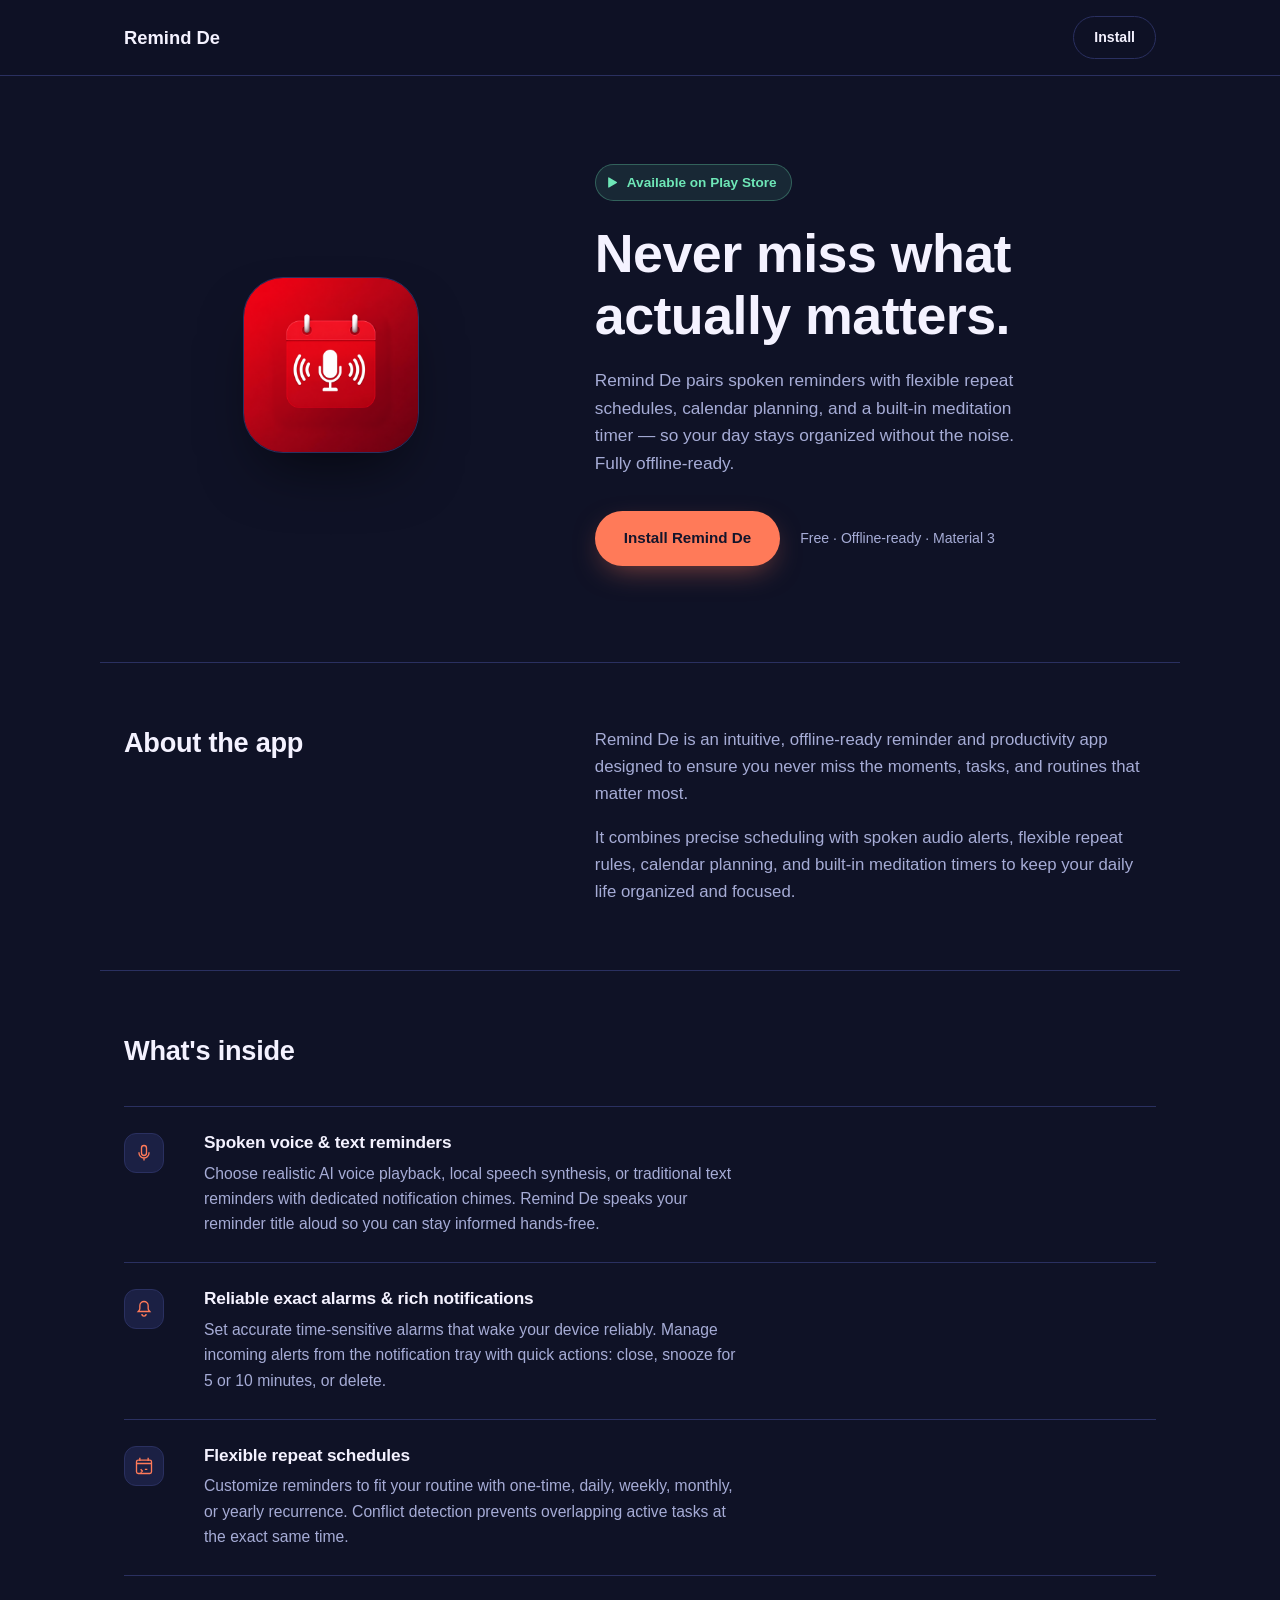
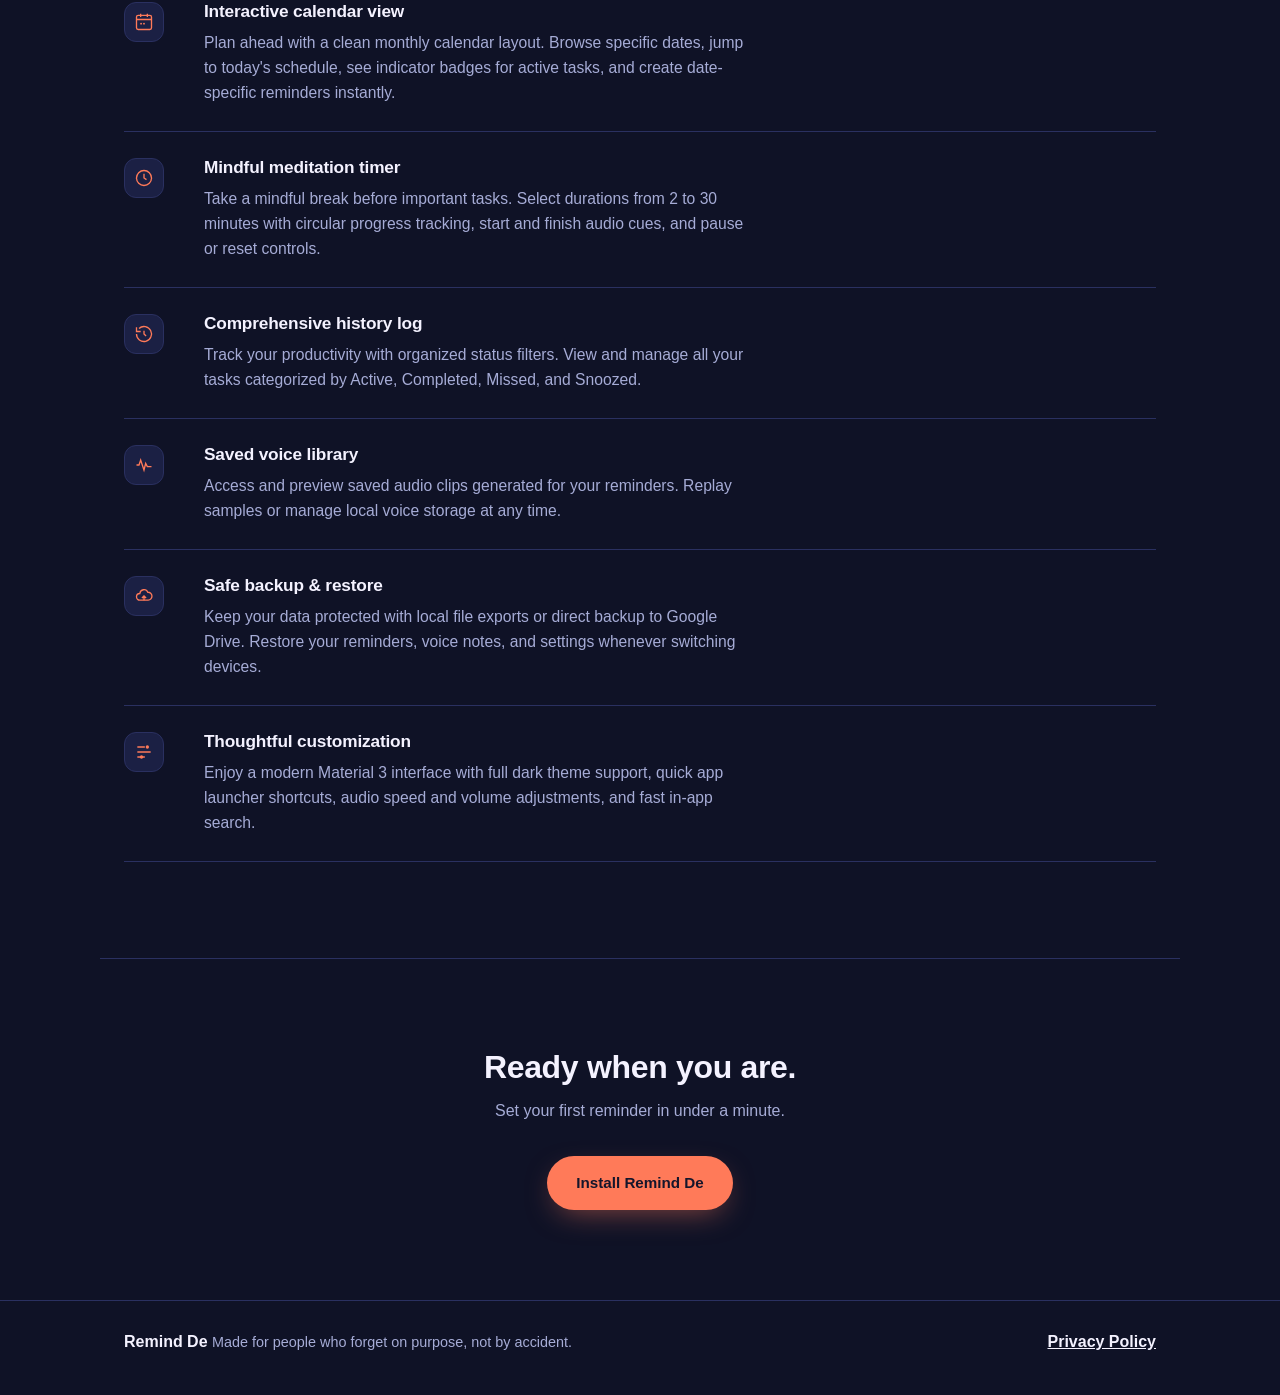
==== commit a58adc0f: "Update index.html" ====
--- a/index.html
+++ b/index.html
@@ -211,8 +211,13 @@
 
 <footer class="site-footer">
   <div class="wrap footer-inner">
-    <span>Remind De</span>
-    <span class="footer-dim">Made for people who forget on purpose, not by accident.</span>
+    <div class="footer-brand">
+      <span>Remind De</span>
+      <span class="footer-dim">Made for people who forget on purpose, not by accident.</span>
+    </div>
+    <nav class="footer-links">
+      <a href="privacy.html">Privacy Policy</a>
+    </nav>
   </div>
 </footer>
 
